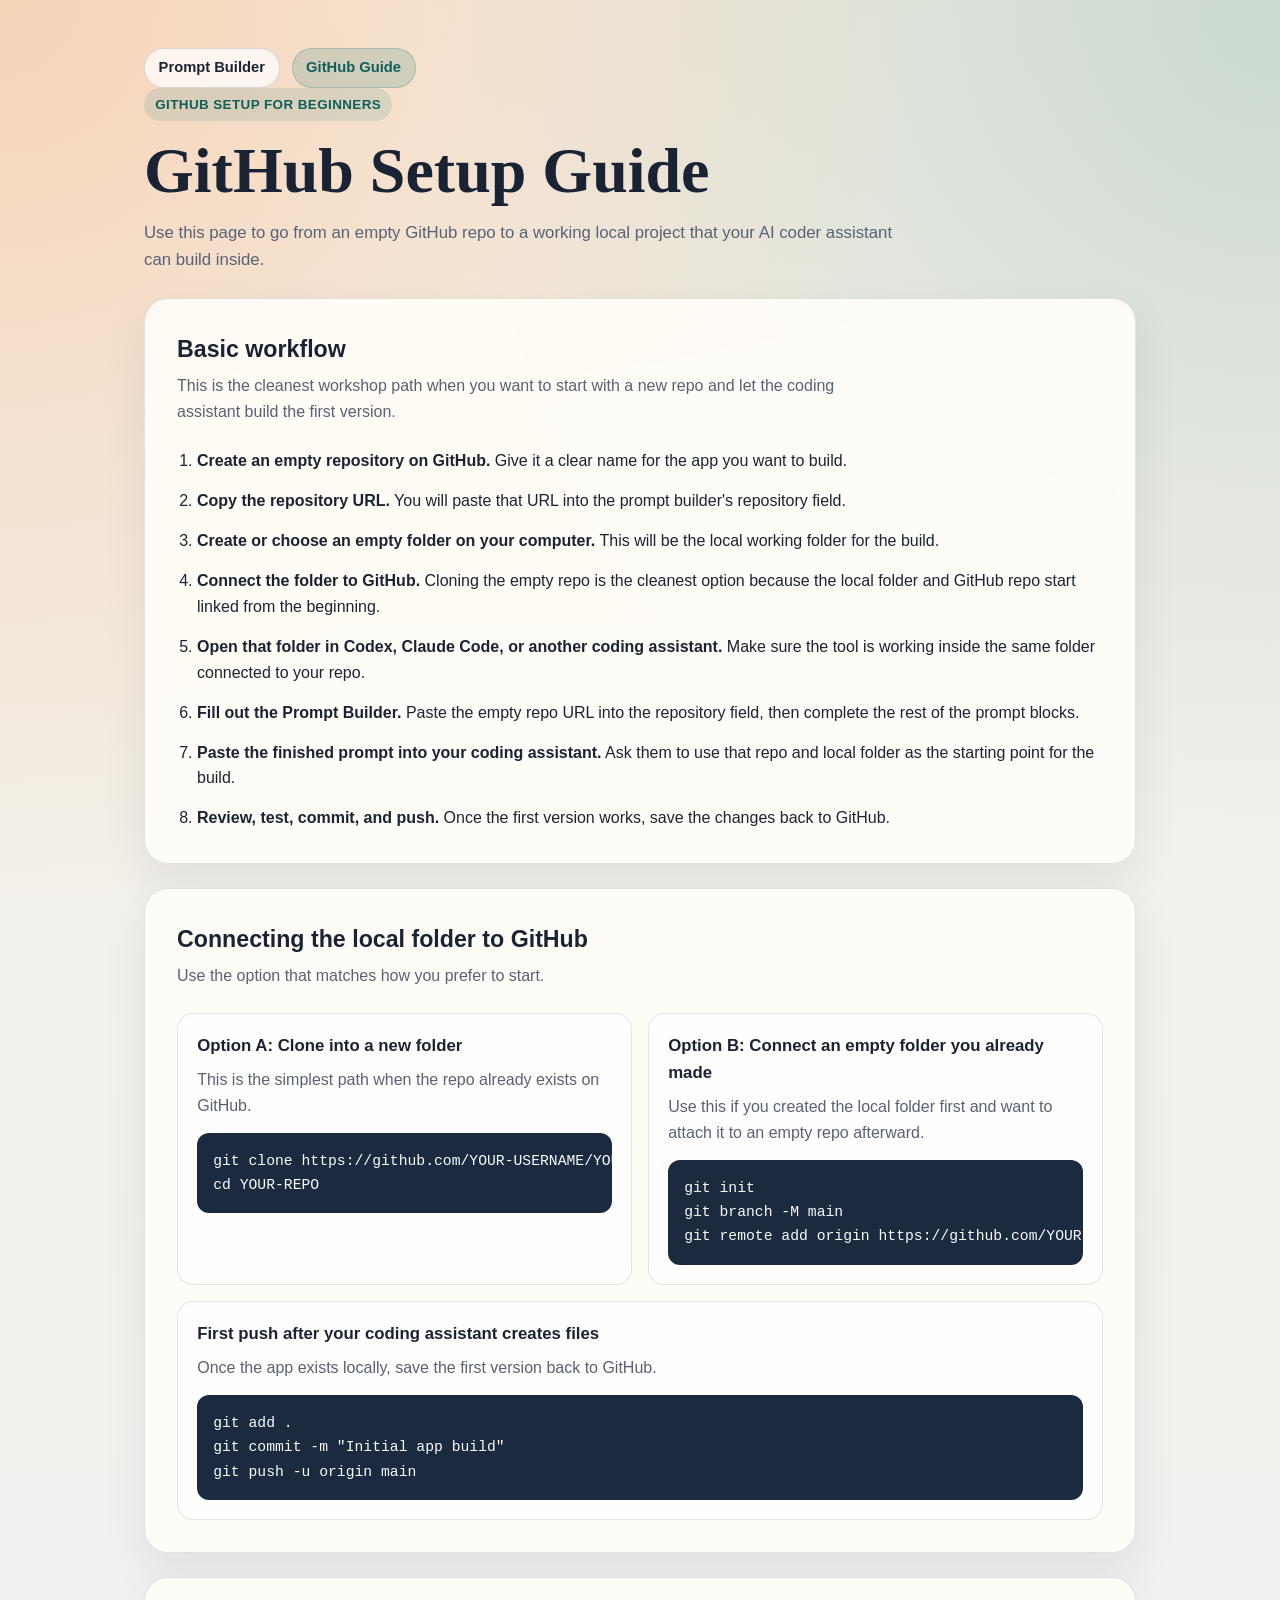
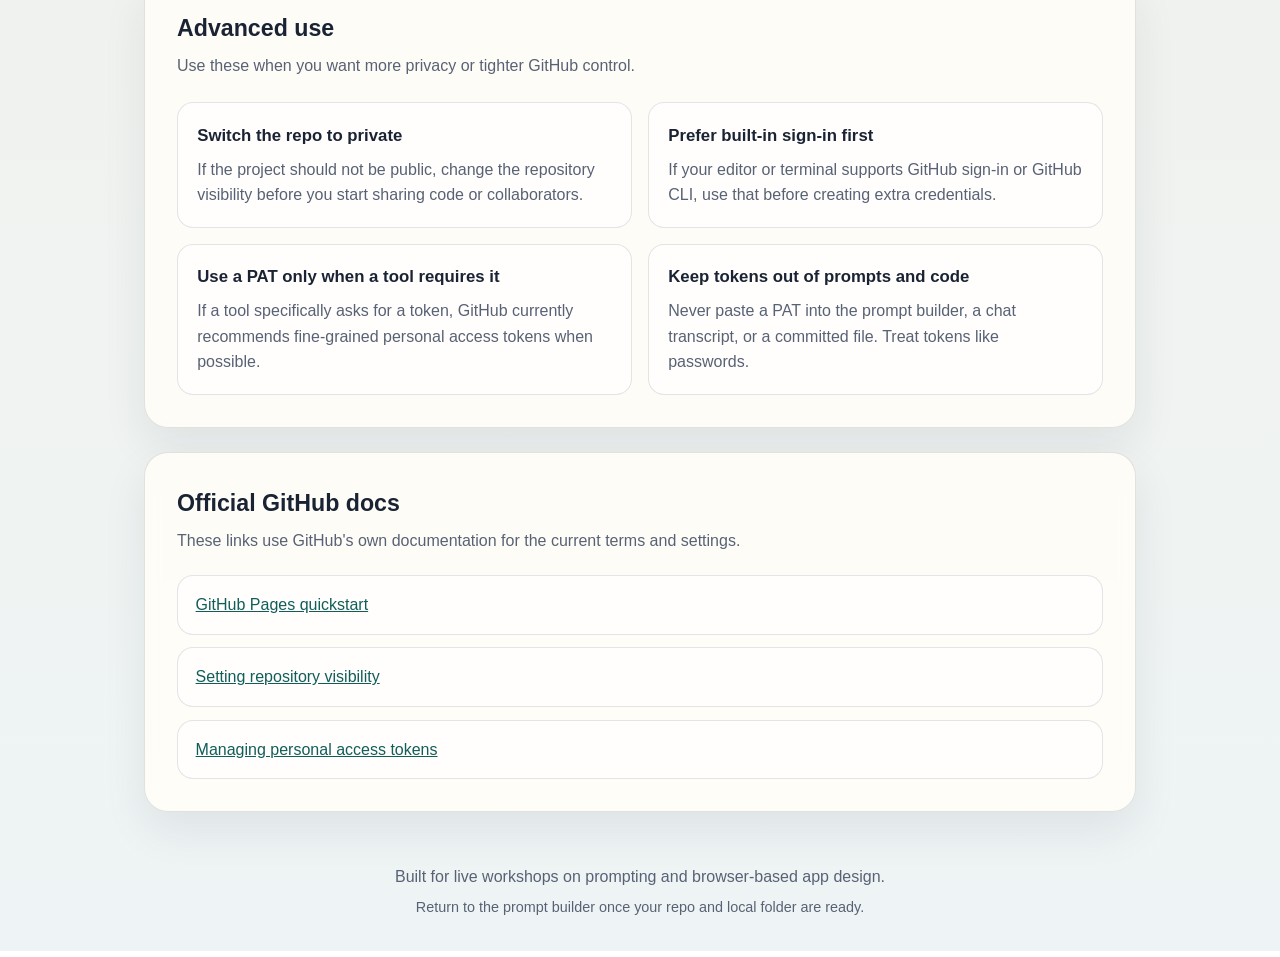
==== github-guide.html @ 398bc73c "Add GitHub guide and repo field" ====
<!DOCTYPE html>
<html lang="en">
<head>
  <meta charset="UTF-8" />
  <meta name="viewport" content="width=device-width, initial-scale=1.0" />
  <title>GitHub Guide | Prompt-to-App Builder</title>
  <link rel="stylesheet" href="style.css" />
</head>
<body>
  <header>
    <nav class="top-nav" aria-label="Primary">
      <a class="nav-link" href="index.html">Prompt Builder</a>
      <a class="nav-link is-current" href="github-guide.html">GitHub Guide</a>
    </nav>
    <p class="eyebrow">GitHub setup for beginners</p>
    <h1>GitHub Setup Guide</h1>
    <p class="subtitle">
      Use this page to go from an empty GitHub repo to a working local project
      that your AI coder assistant can build inside.
    </p>
  </header>

  <main>
    <section class="guide-section">
      <div class="section-heading">
        <h2>Basic workflow</h2>
        <p>
          This is the cleanest workshop path when you want to start with a new
          repo and let the coding assistant build the first version.
        </p>
      </div>

      <ol class="step-list">
        <li>
          <strong>Create an empty repository on GitHub.</strong>
          Give it a clear name for the app you want to build.
        </li>
        <li>
          <strong>Copy the repository URL.</strong>
          You will paste that URL into the prompt builder's repository field.
        </li>
        <li>
          <strong>Create or choose an empty folder on your computer.</strong>
          This will be the local working folder for the build.
        </li>
        <li>
          <strong>Connect the folder to GitHub.</strong>
          Cloning the empty repo is the cleanest option because the local folder
          and GitHub repo start linked from the beginning.
        </li>
        <li>
          <strong>Open that folder in Codex, Claude Code, or another coding assistant.</strong>
          Make sure the tool is working inside the same folder connected to your repo.
        </li>
        <li>
          <strong>Fill out the Prompt Builder.</strong>
          Paste the empty repo URL into the repository field, then complete the
          rest of the prompt blocks.
        </li>
        <li>
          <strong>Paste the finished prompt into your coding assistant.</strong>
          Ask them to use that repo and local folder as the starting point for
          the build.
        </li>
        <li>
          <strong>Review, test, commit, and push.</strong>
          Once the first version works, save the changes back to GitHub.
        </li>
      </ol>
    </section>

    <section class="guide-section">
      <div class="section-heading">
        <h2>Connecting the local folder to GitHub</h2>
        <p>
          Use the option that matches how you prefer to start.
        </p>
      </div>

      <div class="tutorial-grid">
        <article class="tutorial-card">
          <h3>Option A: Clone into a new folder</h3>
          <p>
            This is the simplest path when the repo already exists on GitHub.
          </p>
          <pre class="code-block"><code>git clone https://github.com/YOUR-USERNAME/YOUR-REPO.git
cd YOUR-REPO</code></pre>
        </article>

        <article class="tutorial-card">
          <h3>Option B: Connect an empty folder you already made</h3>
          <p>
            Use this if you created the local folder first and want to attach it
            to an empty repo afterward.
          </p>
          <pre class="code-block"><code>git init
git branch -M main
git remote add origin https://github.com/YOUR-USERNAME/YOUR-REPO.git</code></pre>
        </article>

        <article class="tutorial-card tutorial-card-wide">
          <h3>First push after your coding assistant creates files</h3>
          <p>
            Once the app exists locally, save the first version back to GitHub.
          </p>
          <pre class="code-block"><code>git add .
git commit -m "Initial app build"
git push -u origin main</code></pre>
        </article>
      </div>
    </section>

    <section class="guide-section">
      <div class="section-heading">
        <h2>Advanced use</h2>
        <p>
          Use these when you want more privacy or tighter GitHub control.
        </p>
      </div>

      <div class="tutorial-grid">
        <article class="tutorial-card">
          <h3>Switch the repo to private</h3>
          <p>
            If the project should not be public, change the repository
            visibility before you start sharing code or collaborators.
          </p>
        </article>

        <article class="tutorial-card">
          <h3>Prefer built-in sign-in first</h3>
          <p>
            If your editor or terminal supports GitHub sign-in or GitHub CLI,
            use that before creating extra credentials.
          </p>
        </article>

        <article class="tutorial-card">
          <h3>Use a PAT only when a tool requires it</h3>
          <p>
            If a tool specifically asks for a token, GitHub currently recommends
            fine-grained personal access tokens when possible.
          </p>
        </article>

        <article class="tutorial-card">
          <h3>Keep tokens out of prompts and code</h3>
          <p>
            Never paste a PAT into the prompt builder, a chat transcript, or a
            committed file. Treat tokens like passwords.
          </p>
        </article>
      </div>
    </section>

    <section class="guide-section">
      <div class="section-heading">
        <h2>Official GitHub docs</h2>
        <p>
          These links use GitHub's own documentation for the current terms and
          settings.
        </p>
      </div>

      <ul class="resource-list">
        <li>
          <a href="https://docs.github.com/en/pages/quickstart">GitHub Pages quickstart</a>
        </li>
        <li>
          <a href="https://docs.github.com/en/repositories/managing-your-repositorys-settings-and-features/managing-repository-settings/setting-repository-visibility">Setting repository visibility</a>
        </li>
        <li>
          <a href="https://docs.github.com/en/authentication/keeping-your-account-and-data-secure/managing-your-personal-access-tokens">Managing personal access tokens</a>
        </li>
      </ul>
    </section>
  </main>

  <footer>
    <p>
      Built for live workshops on prompting and browser-based app design.
    </p>
    <p class="footer-note">
      Return to the prompt builder once your repo and local folder are ready.
    </p>
  </footer>
</body>
</html>
---- style.css ----
*,
*::before,
*::after {
  box-sizing: border-box;
}

body,
h1,
h2,
h3,
p,
pre,
ol,
ul,
li {
  margin: 0;
}

ol,
ul {
  padding: 0;
}

:root {
  --color-bg: #f5efe5;
  --color-bg-soft: #eef4f5;
  --color-surface: rgba(255, 253, 248, 0.92);
  --color-surface-strong: #132238;
  --color-primary: #0f766e;
  --color-primary-dark: #115e59;
  --color-accent: #f97316;
  --color-border: rgba(19, 34, 56, 0.12);
  --color-text: #1a2333;
  --color-muted: #586274;
  --color-output-text: #f7fbff;
  --color-success: #166534;
  --shadow-soft: 0 18px 45px rgba(26, 35, 51, 0.08);
  --shadow-output: 0 22px 36px rgba(19, 34, 56, 0.24);
  --radius-lg: 24px;
  --radius-md: 16px;
  --radius-sm: 12px;
  --font-body: "Aptos", "Segoe UI", sans-serif;
  --font-display: Georgia, "Times New Roman", serif;
  --max-width: 1040px;
}

body {
  min-height: 100vh;
  font-family: var(--font-body);
  color: var(--color-text);
  line-height: 1.6;
  background:
    radial-gradient(circle at top left, rgba(249, 115, 22, 0.22), transparent 32%),
    radial-gradient(circle at top right, rgba(15, 118, 110, 0.18), transparent 30%),
    linear-gradient(180deg, var(--color-bg) 0%, var(--color-bg-soft) 100%);
}

header,
main,
footer {
  width: min(100%, var(--max-width));
  margin: 0 auto;
  padding-left: 1.5rem;
  padding-right: 1.5rem;
}

header {
  padding-top: 3rem;
  padding-bottom: 1.5rem;
}

.top-nav {
  display: flex;
  flex-wrap: wrap;
  gap: 0.75rem;
}

.nav-link {
  display: inline-flex;
  align-items: center;
  padding: 0.45rem 0.85rem;
  border: 1px solid rgba(19, 34, 56, 0.14);
  border-radius: 999px;
  background: rgba(255, 255, 255, 0.72);
  color: var(--color-text);
  font-size: 0.92rem;
  font-weight: 700;
  text-decoration: none;
  transition: transform 140ms ease, box-shadow 140ms ease, background 140ms ease;
}

.nav-link:hover,
.nav-link:focus-visible {
  transform: translateY(-1px);
  box-shadow: 0 10px 18px rgba(19, 34, 56, 0.08);
}

.nav-link.is-current {
  background: rgba(15, 118, 110, 0.16);
  color: var(--color-primary-dark);
  border-color: rgba(15, 118, 110, 0.22);
}

.eyebrow {
  display: inline-flex;
  align-items: center;
  gap: 0.4rem;
  padding: 0.35rem 0.7rem;
  border-radius: 999px;
  background: rgba(15, 118, 110, 0.12);
  color: var(--color-primary-dark);
  font-size: 0.84rem;
  font-weight: 700;
  letter-spacing: 0.03em;
  text-transform: uppercase;
}

header h1 {
  margin-top: 1rem;
  font-family: var(--font-display);
  font-size: clamp(2.2rem, 5vw, 4rem);
  line-height: 1.05;
}

.subtitle {
  max-width: 760px;
  margin-top: 1rem;
  font-size: 1.05rem;
  color: var(--color-muted);
}

.subtitle a,
.section-heading a,
.resource-list a,
footer a {
  color: var(--color-primary-dark);
}

main {
  display: grid;
  gap: 1.5rem;
  padding-bottom: 2.5rem;
}

.form-section,
.results-section,
.guide-section {
  padding: 2rem;
  border: 1px solid var(--color-border);
  border-radius: var(--radius-lg);
  background: var(--color-surface);
  box-shadow: var(--shadow-soft);
  backdrop-filter: blur(8px);
  animation: rise-in 420ms ease-out;
}

.section-heading h2 {
  font-size: 1.45rem;
  margin-bottom: 0.35rem;
}

.section-heading p {
  max-width: 700px;
  color: var(--color-muted);
}

.field-note {
  margin-top: 0.7rem;
  font-size: 0.9rem;
  color: var(--color-muted);
}

.prompt-grid {
  display: grid;
  grid-template-columns: repeat(2, minmax(0, 1fr));
  gap: 1rem;
  margin-top: 1.5rem;
}

.prompt-block {
  padding: 1.15rem;
  border: 1px solid rgba(15, 118, 110, 0.14);
  border-radius: var(--radius-md);
  background:
    linear-gradient(180deg, rgba(255, 255, 255, 0.82), rgba(255, 252, 246, 0.92));
}

.prompt-block-wide {
  grid-column: span 2;
}

.block-label {
  display: inline-flex;
  margin-bottom: 0.85rem;
  padding: 0.3rem 0.6rem;
  border-radius: 999px;
  background: rgba(249, 115, 22, 0.14);
  color: #c2410c;
  font-size: 0.78rem;
  font-weight: 700;
  letter-spacing: 0.04em;
  text-transform: uppercase;
}

label {
  display: block;
  margin-bottom: 0.45rem;
  font-size: 0.95rem;
  font-weight: 700;
}

input[type="text"],
input[type="url"],
select,
textarea {
  width: 100%;
  border: 1px solid rgba(19, 34, 56, 0.15);
  border-radius: var(--radius-sm);
  background: rgba(255, 255, 255, 0.88);
  color: var(--color-text);
  font: inherit;
  padding: 0.8rem 0.9rem;
  outline: none;
  transition: border-color 160ms ease, box-shadow 160ms ease, transform 160ms ease;
}

textarea {
  min-height: 9rem;
  resize: vertical;
}

input[type="text"]:focus,
input[type="url"]:focus,
select:focus,
textarea:focus {
  border-color: rgba(15, 118, 110, 0.65);
  box-shadow: 0 0 0 4px rgba(15, 118, 110, 0.12);
  transform: translateY(-1px);
}

.prompt-output-card {
  margin-top: 1.5rem;
  padding: 1.1rem;
  border-radius: var(--radius-md);
  background:
    linear-gradient(180deg, rgba(19, 34, 56, 0.98), rgba(17, 35, 50, 0.95));
  box-shadow: var(--shadow-output);
}

.prompt-output {
  white-space: pre-wrap;
  word-break: break-word;
  min-height: 22rem;
  color: var(--color-output-text);
  font-family: Consolas, "Courier New", monospace;
  font-size: 0.95rem;
  line-height: 1.7;
}

.action-row {
  display: flex;
  flex-wrap: wrap;
  align-items: center;
  gap: 0.85rem;
  margin-top: 1.25rem;
}

.btn-primary {
  border: none;
  border-radius: 999px;
  background: linear-gradient(135deg, var(--color-primary), var(--color-primary-dark));
  color: #fff;
  font: inherit;
  font-weight: 700;
  padding: 0.8rem 1.35rem;
  cursor: pointer;
  transition: transform 140ms ease, box-shadow 140ms ease;
  box-shadow: 0 12px 20px rgba(15, 118, 110, 0.18);
}

.btn-primary:hover {
  transform: translateY(-1px);
  box-shadow: 0 14px 24px rgba(15, 118, 110, 0.24);
}

.btn-primary:active {
  transform: translateY(0);
}

.copy-feedback {
  min-height: 1.5rem;
  font-size: 0.92rem;
  font-weight: 700;
  color: var(--color-success);
}

.step-list {
  display: grid;
  gap: 0.9rem;
  margin-top: 1.5rem;
  padding-left: 1.25rem;
}

.step-list li {
  color: var(--color-text);
}

.tutorial-grid {
  display: grid;
  grid-template-columns: repeat(2, minmax(0, 1fr));
  gap: 1rem;
  margin-top: 1.5rem;
}

.tutorial-card {
  padding: 1.2rem;
  border: 1px solid rgba(19, 34, 56, 0.12);
  border-radius: var(--radius-md);
  background: rgba(255, 255, 255, 0.82);
}

.tutorial-card h3 {
  font-size: 1.05rem;
  margin-bottom: 0.45rem;
}

.tutorial-card p {
  color: var(--color-muted);
}

.tutorial-card-wide {
  grid-column: span 2;
}

.code-block {
  margin-top: 0.9rem;
  padding: 1rem;
  border-radius: var(--radius-sm);
  background: rgba(19, 34, 56, 0.96);
  color: var(--color-output-text);
  font-family: Consolas, "Courier New", monospace;
  font-size: 0.92rem;
  line-height: 1.65;
  overflow-x: auto;
}

.resource-list {
  display: grid;
  gap: 0.8rem;
  margin-top: 1.35rem;
  list-style: none;
}

.resource-list li {
  padding: 1rem 1.1rem;
  border: 1px solid rgba(19, 34, 56, 0.12);
  border-radius: var(--radius-md);
  background: rgba(255, 255, 255, 0.82);
}

footer {
  padding-top: 0.75rem;
  padding-bottom: 2rem;
  text-align: center;
  color: var(--color-muted);
}

.footer-note {
  margin-top: 0.35rem;
  font-size: 0.9rem;
}

[hidden] {
  display: none !important;
}

@keyframes rise-in {
  from {
    opacity: 0;
    transform: translateY(18px);
  }

  to {
    opacity: 1;
    transform: translateY(0);
  }
}

@media (max-width: 760px) {
  header {
    padding-top: 2rem;
  }

  .form-section,
  .results-section,
  .guide-section {
    padding: 1.25rem;
  }

  .prompt-grid {
    grid-template-columns: 1fr;
  }

  .prompt-block-wide {
    grid-column: span 1;
  }

  .tutorial-grid {
    grid-template-columns: 1fr;
  }

  .tutorial-card-wide {
    grid-column: span 1;
  }

  .prompt-output {
    min-height: 18rem;
  }
}
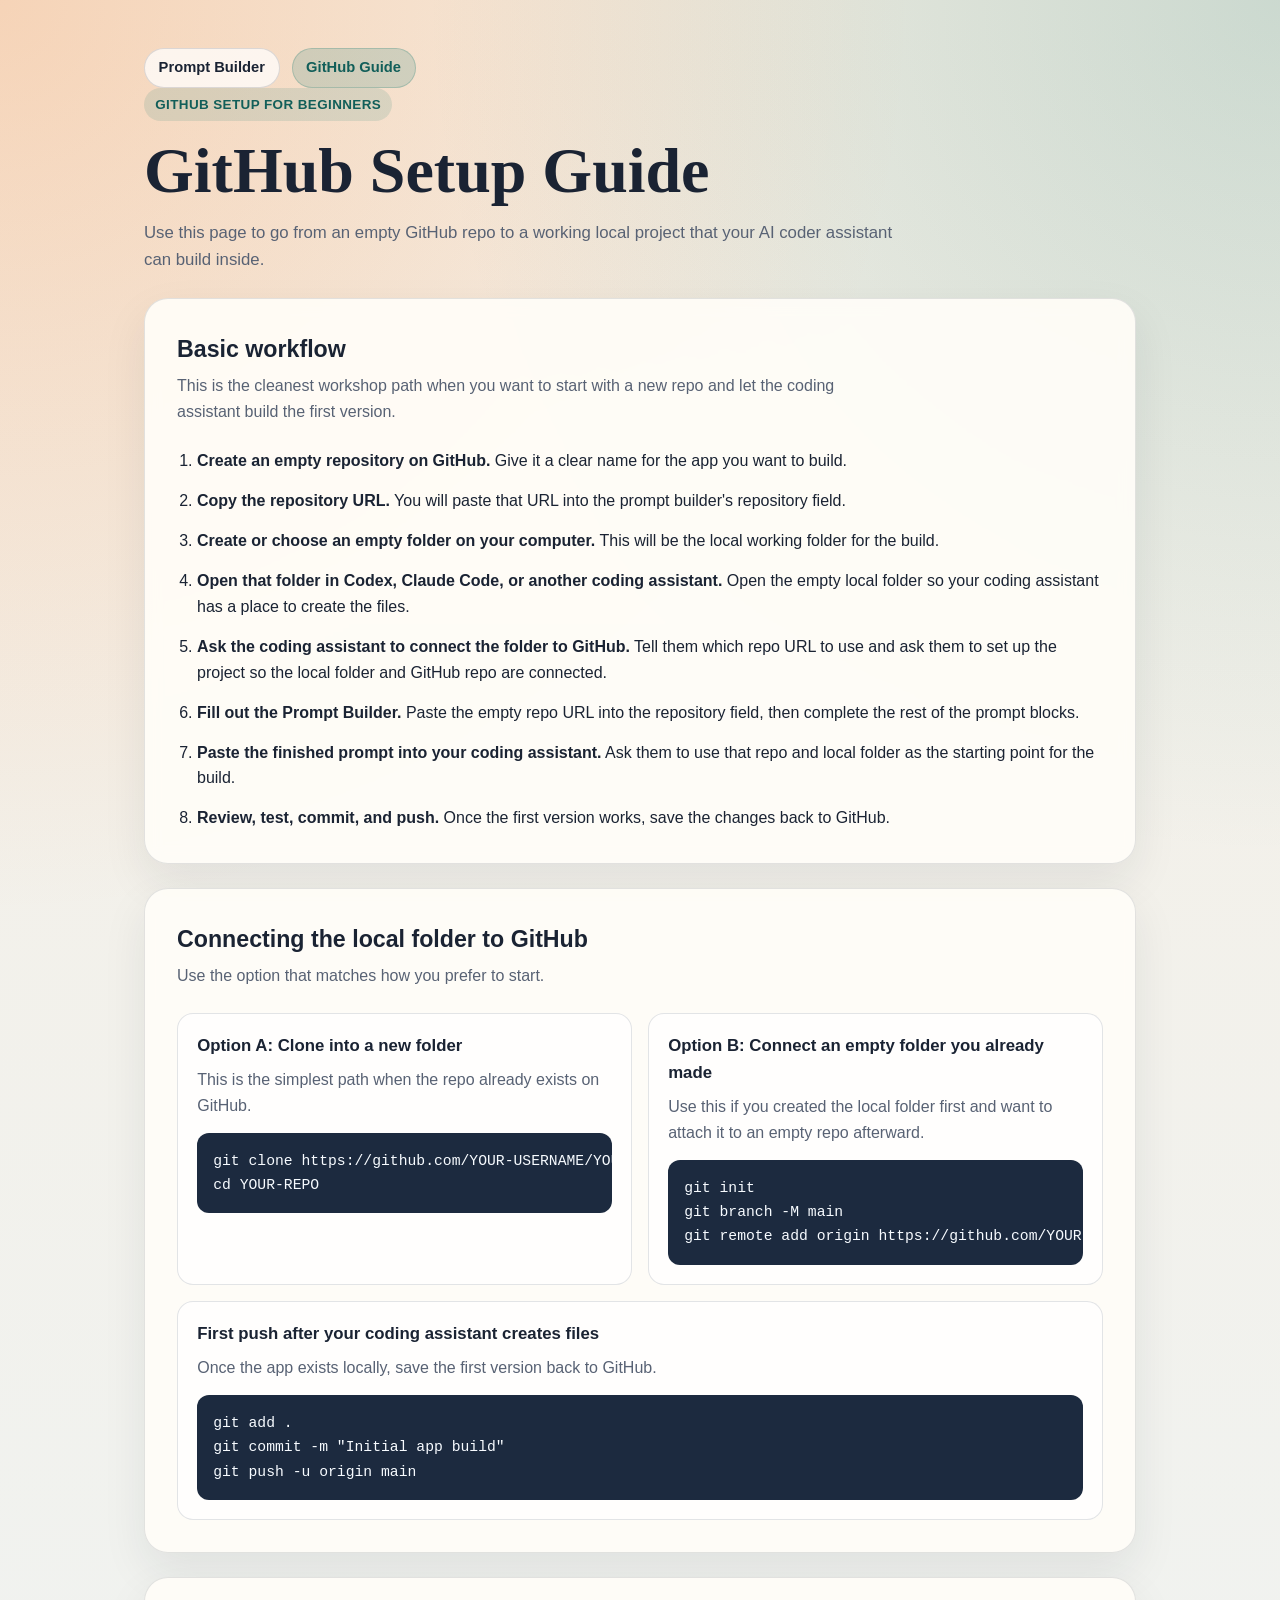
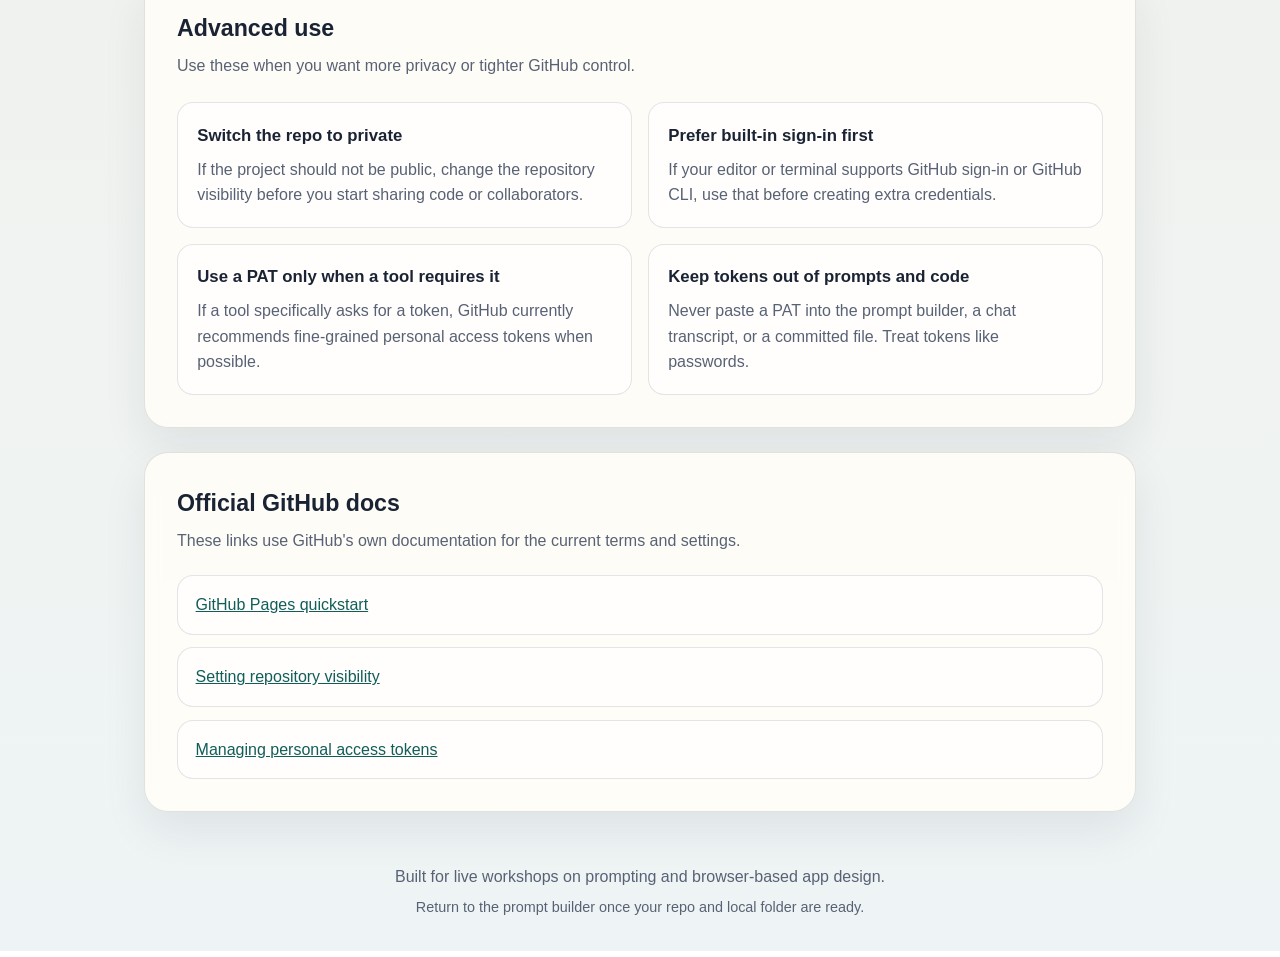
==== commit 8f6d0462: "Make GitHub guide beginner-first" ====
--- a/github-guide.html
+++ b/github-guide.html
@@ -44,13 +44,14 @@
           This will be the local working folder for the build.
         </li>
         <li>
-          <strong>Connect the folder to GitHub.</strong>
-          Cloning the empty repo is the cleanest option because the local folder
-          and GitHub repo start linked from the beginning.
+          <strong>Open that folder in Codex, Claude Code, or another coding assistant.</strong>
+          Open the empty local folder so your coding assistant has a place to
+          create the files.
         </li>
         <li>
-          <strong>Open that folder in Codex, Claude Code, or another coding assistant.</strong>
-          Make sure the tool is working inside the same folder connected to your repo.
+          <strong>Ask the coding assistant to connect the folder to GitHub.</strong>
+          Tell them which repo URL to use and ask them to set up the project so
+          the local folder and GitHub repo are connected.
         </li>
         <li>
           <strong>Fill out the Prompt Builder.</strong>
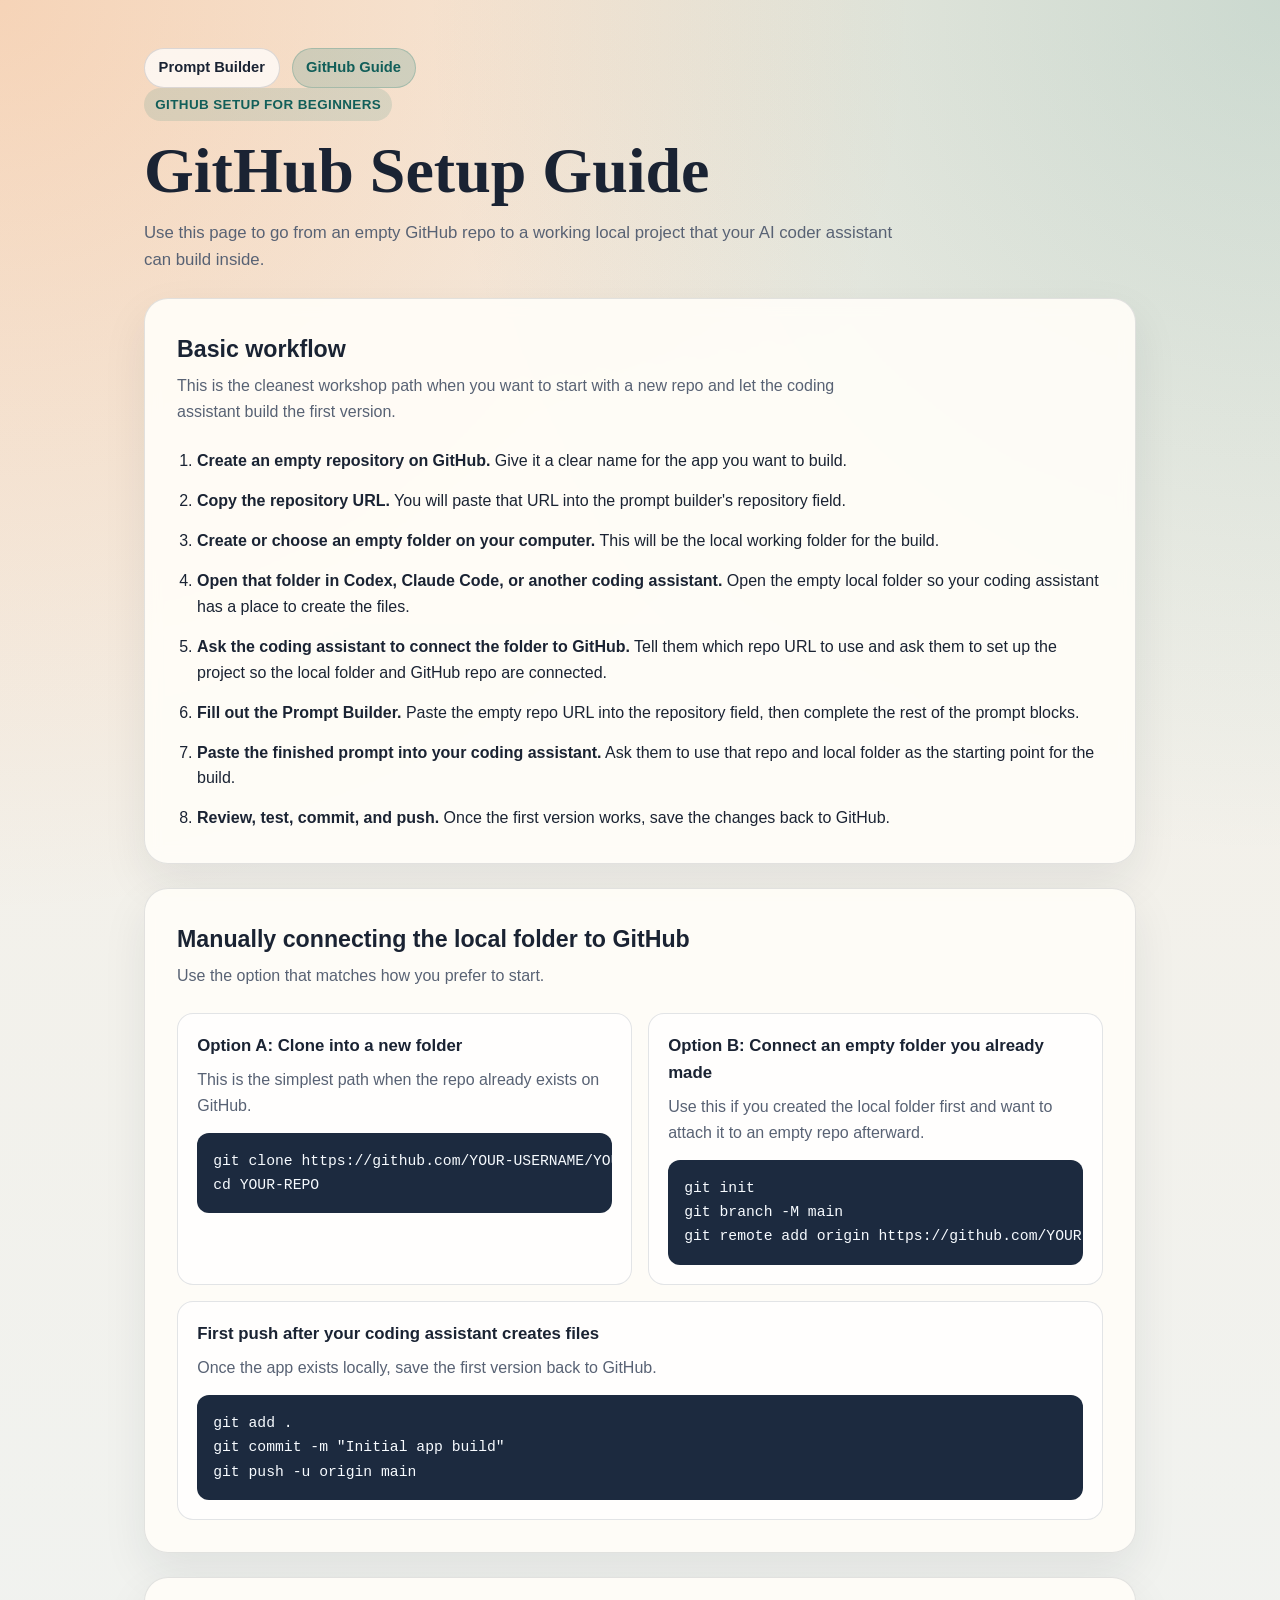
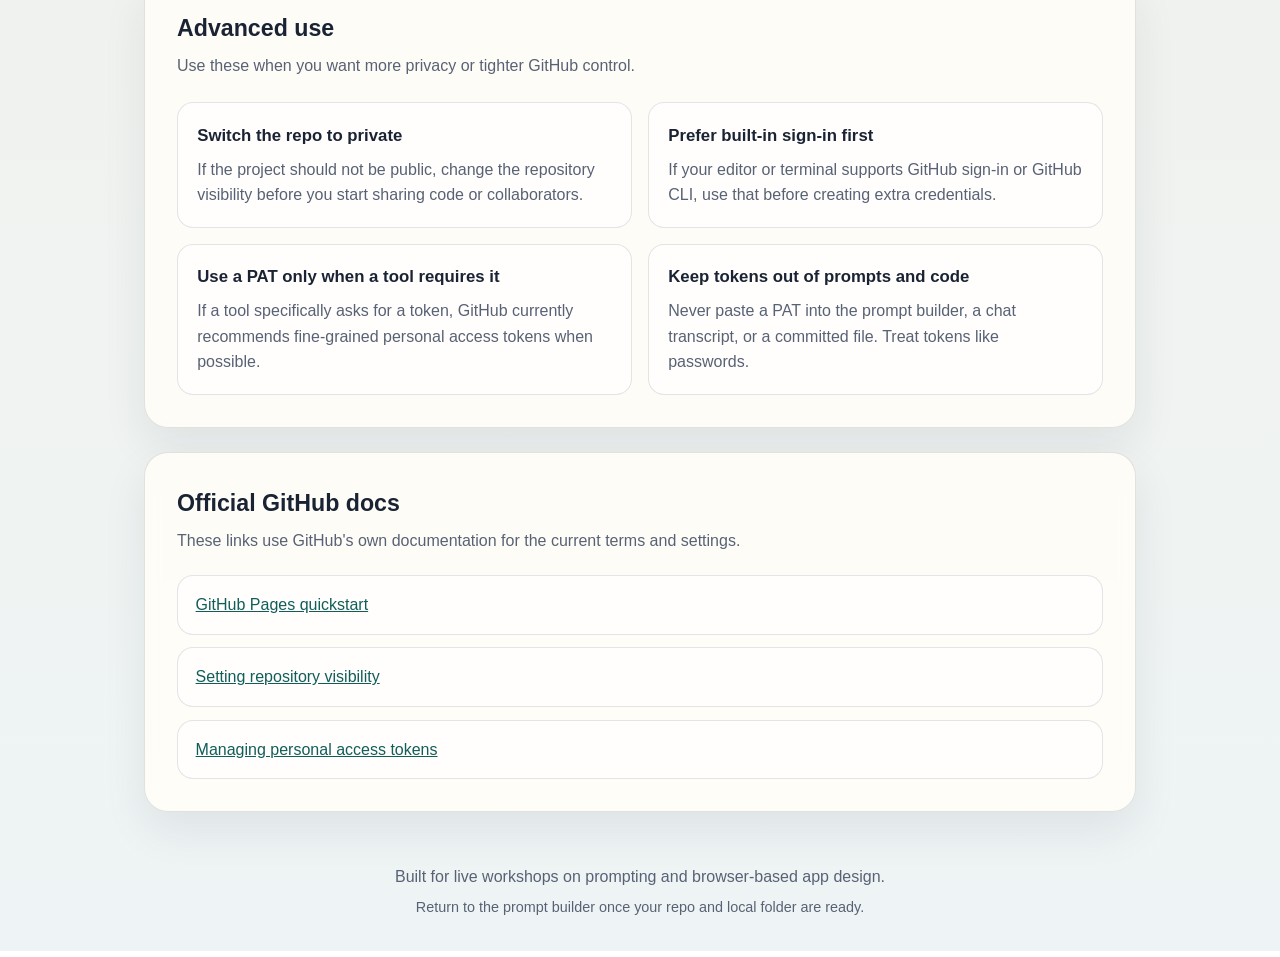
==== commit 6d4b5ab4: "Clarify manual GitHub connection section" ====
--- a/github-guide.html
+++ b/github-guide.html
@@ -72,7 +72,7 @@
 
     <section class="guide-section">
       <div class="section-heading">
-        <h2>Connecting the local folder to GitHub</h2>
+        <h2>Manually connecting the local folder to GitHub</h2>
         <p>
           Use the option that matches how you prefer to start.
         </p>
